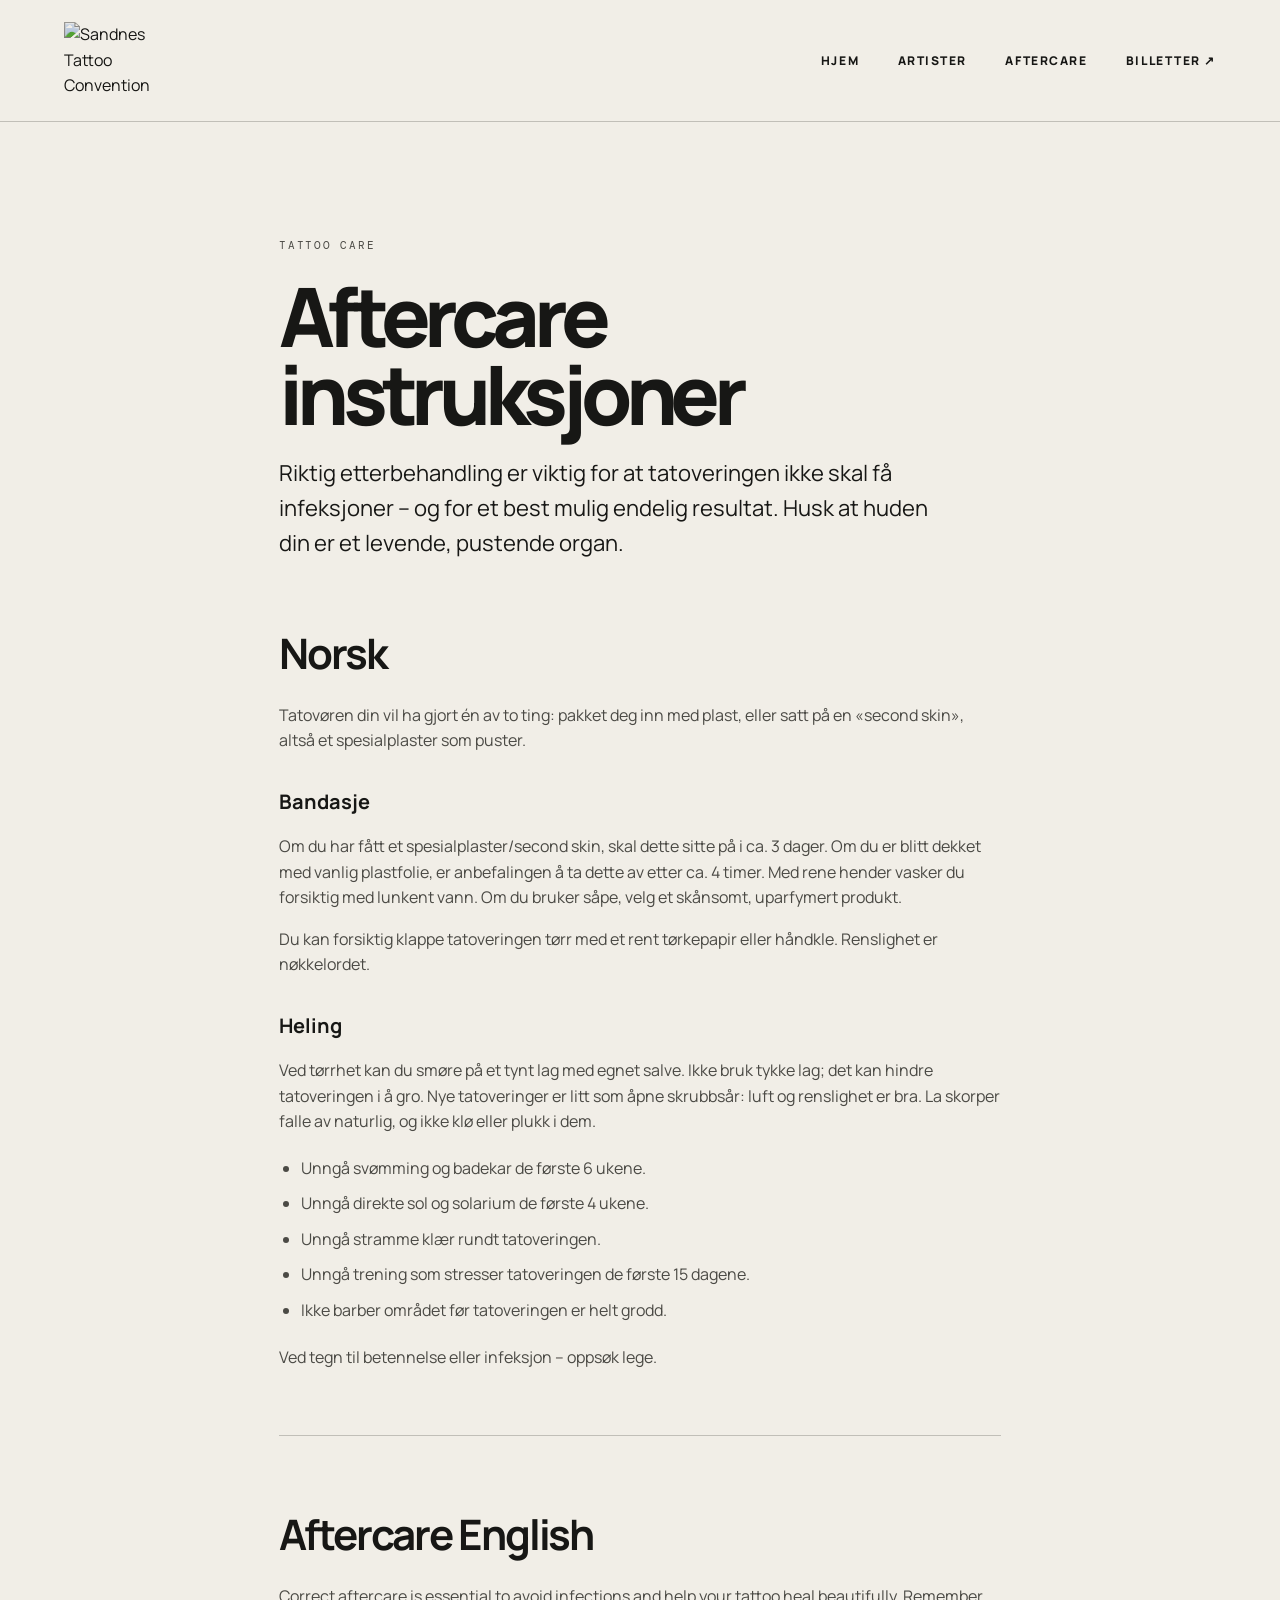
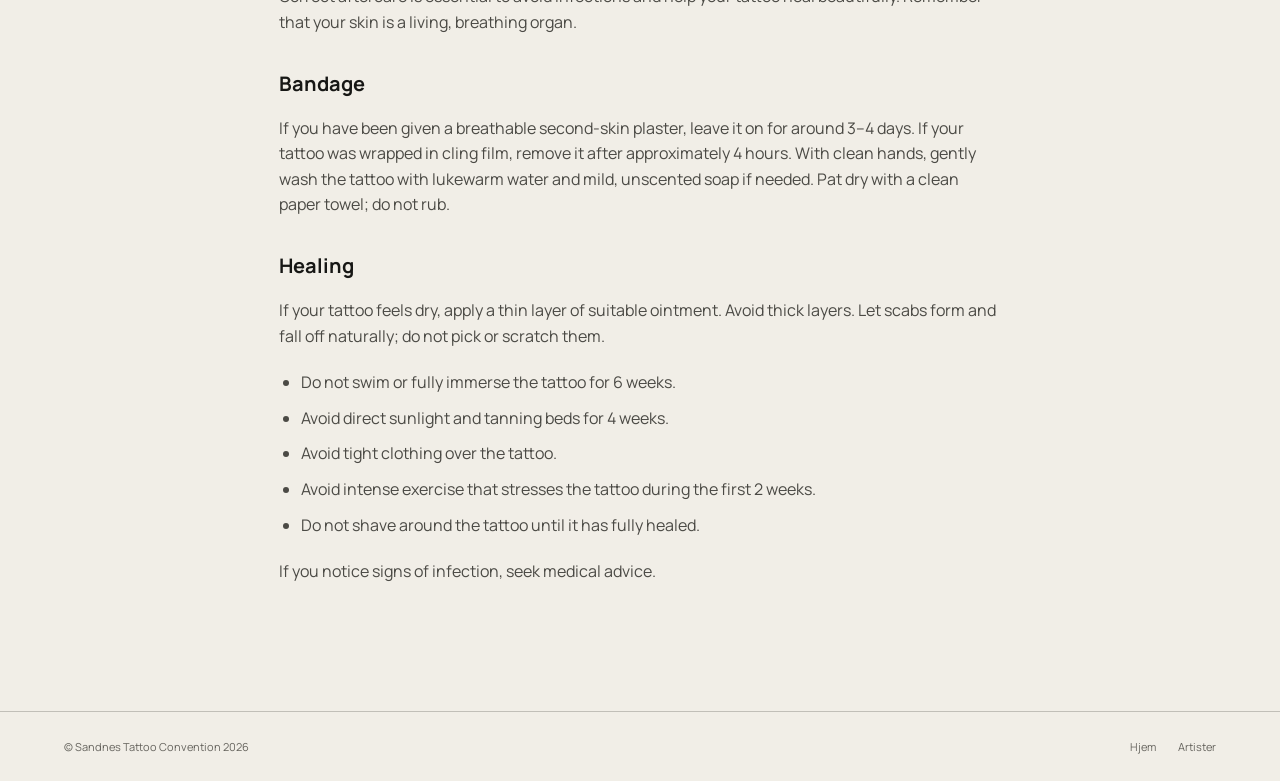
==== aftercare.html @ 53c481ef "Add files via upload" ====
<!doctype html><html lang="no"><head><meta charset="utf-8"><meta name="viewport" content="width=device-width,initial-scale=1"><title>Aftercare – Sandnes Tattoo Convention</title><link rel="stylesheet" href="styles.css"></head><body>
<header class="site-header"><a class="brand" href="index.html"><img src="https://images.squarespace-cdn.com/content/v1/65fae7667be36723a707e2a6/1be97c33-63d8-4299-be17-b055fa96f4dd/STC_26_logo.png" alt="Sandnes Tattoo Convention"></a><button class="menu-toggle" aria-expanded="false" aria-controls="main-nav">☰ <span>Meny</span></button><nav id="main-nav"><a href="index.html">Hjem</a><a href="artister.html">Artister</a><a href="aftercare.html" aria-current="page">Aftercare</a><a href="https://sandnes-tattoo-convention.hoopla.no/" target="_blank" rel="noopener">Billetter ↗</a></nav></header>
<main class="subpage aftercare"><p class="eyebrow">TATTOO CARE</p><h1>Aftercare instruksjoner</h1><p class="lead">Riktig etterbehandling er viktig for at tatoveringen ikke skal få infeksjoner – og for et best mulig endelig resultat. Husk at huden din er et levende, pustende organ.</p>
<h2>Norsk</h2><p>Tatovøren din vil ha gjort én av to ting: pakket deg inn med plast, eller satt på en «second skin», altså et spesialplaster som puster.</p><h3>Bandasje</h3><p>Om du har fått et spesialplaster/second skin, skal dette sitte på i ca. 3 dager. Om du er blitt dekket med vanlig plastfolie, er anbefalingen å ta dette av etter ca. 4 timer. Med rene hender vasker du forsiktig med lunkent vann. Om du bruker såpe, velg et skånsomt, uparfymert produkt.</p><p>Du kan forsiktig klappe tatoveringen tørr med et rent tørkepapir eller håndkle. Renslighet er nøkkelordet.</p><h3>Heling</h3><p>Ved tørrhet kan du smøre på et tynt lag med egnet salve. Ikke bruk tykke lag; det kan hindre tatoveringen i å gro. Nye tatoveringer er litt som åpne skrubbsår: luft og renslighet er bra. La skorper falle av naturlig, og ikke klø eller plukk i dem.</p><ul><li>Unngå svømming og badekar de første 6 ukene.</li><li>Unngå direkte sol og solarium de første 4 ukene.</li><li>Unngå stramme klær rundt tatoveringen.</li><li>Unngå trening som stresser tatoveringen de første 15 dagene.</li><li>Ikke barber området før tatoveringen er helt grodd.</li></ul><p>Ved tegn til betennelse eller infeksjon – oppsøk lege.</p>
<hr><h2>Aftercare English</h2><p>Correct aftercare is essential to avoid infections and help your tattoo heal beautifully. Remember that your skin is a living, breathing organ.</p><h3>Bandage</h3><p>If you have been given a breathable second-skin plaster, leave it on for around 3–4 days. If your tattoo was wrapped in cling film, remove it after approximately 4 hours. With clean hands, gently wash the tattoo with lukewarm water and mild, unscented soap if needed. Pat dry with a clean paper towel; do not rub.</p><h3>Healing</h3><p>If your tattoo feels dry, apply a thin layer of suitable ointment. Avoid thick layers. Let scabs form and fall off naturally; do not pick or scratch them.</p><ul><li>Do not swim or fully immerse the tattoo for 6 weeks.</li><li>Avoid direct sunlight and tanning beds for 4 weeks.</li><li>Avoid tight clothing over the tattoo.</li><li>Avoid intense exercise that stresses the tattoo during the first 2 weeks.</li><li>Do not shave around the tattoo until it has fully healed.</li></ul><p>If you notice signs of infection, seek medical advice.</p></main>
<footer><span>© Sandnes Tattoo Convention 2026</span><div><a href="index.html">Hjem</a><a href="artister.html">Artister</a></div></footer><script src="script.js"></script></body></html>
---- styles.css ----
@import url('https://fonts.googleapis.com/css2?family=DM+Mono:wght@400;500&family=Manrope:wght@400;500;600;700;800&display=swap');
:root{--bg:#f1eee7;--ink:#171715;--muted:#66645e;--line:rgba(23,23,21,.22);--accent:#e74c2e;--max:1440px}
*{box-sizing:border-box}html{scroll-behavior:smooth}body{margin:0;background:var(--bg);color:var(--ink);font-family:Manrope,Arial,sans-serif;font-size:16px;line-height:1.6}a{color:inherit;text-decoration:none}img{display:block;max-width:100%}.site-header{width:100%;max-width:var(--max);margin:auto;padding:22px 5vw;display:flex;align-items:center;justify-content:space-between;border-bottom:1px solid var(--line);gap:24px}.brand{display:block;width:130px;flex-shrink:0}.brand img{width:100%;height:auto;mix-blend-mode:multiply}.site-header nav{display:flex;align-items:center;gap:clamp(16px,3vw,42px)}.site-header nav a{font-size:12px;letter-spacing:.13em;text-transform:uppercase;font-weight:800}.site-header nav a:hover,.text-link:hover{color:var(--accent)}.menu-toggle{display:none;border:1px solid var(--line);background:transparent;padding:10px 12px;font:inherit}.hero{max-width:var(--max);margin:auto;padding:clamp(36px,7vw,100px) 5vw 90px;display:grid;grid-template-columns:1fr 1fr;gap:5vw;align-items:center;min-height:650px}.hero-art{order:2}.hero-art img{width:100%;max-height:680px;object-fit:contain}.hero-copy{order:1}.eyebrow{font-family:'DM Mono',monospace;font-size:11px;letter-spacing:.16em;text-transform:uppercase;color:var(--muted);margin:0 0 22px}.hero h1,.subpage h1{font-size:clamp(40px,6.3vw,88px);letter-spacing:-.075em;line-height:.96;margin:0 0 28px;font-weight:800}.hero h1 em{font-style:normal;color:var(--accent)}.hero-copy>p:not(.eyebrow):not(.small-note){max-width:470px;color:#4c4b46;font-size:17px}.button{display:inline-flex;align-items:center;justify-content:space-between;gap:30px;background:var(--ink);color:white;padding:15px 19px;margin-top:18px;font-size:12px;font-weight:800;text-transform:uppercase;letter-spacing:.08em;transition:background .2s}.button:hover{background:var(--accent)}.button-outline{background:transparent;border:1px solid var(--ink);color:var(--ink)}.button-outline:hover{color:white}.small-note{font-size:12px;color:var(--muted);margin-top:12px}.section-grid{max-width:var(--max);margin:auto;padding:90px 5vw;display:grid;grid-template-columns:1fr 1fr;align-items:center;gap:7vw;border-top:1px solid var(--line)}.section-grid img{width:100%;max-height:560px;object-fit:contain}.section-grid h2,.venue h2{font-size:clamp(30px,4vw,54px);letter-spacing:-.06em;line-height:1.05;margin:0 0 25px}.text-link{display:inline-block;border-bottom:1px solid var(--ink);padding:8px 0;font-size:12px;text-transform:uppercase;letter-spacing:.1em;font-weight:800}.vendors{grid-template-columns: .9fr 1.1fr}.venue{background:#1a1a18;color:#f1eee7;padding:clamp(48px,8vw,110px) 10vw;display:grid;grid-template-columns:1fr 1fr;gap:10vw}.venue .eyebrow,.venue .small-note{color:#aaa9a2}.venue-copy>p:not(.eyebrow){max-width:430px;color:#d1d0c9}.venue .text-link{border-color:#f1eee7}.schedule{align-self:center}.day{display:flex;justify-content:space-between;gap:20px;padding:20px 0;border-bottom:1px solid #55544e;font-size:14px}.day:first-of-type{border-top:1px solid #55544e}.day strong{white-space:nowrap}.closing{text-align:center;padding:90px 20px}.closing img{width:110px;margin:0 auto 25px;mix-blend-mode:multiply}.closing h2{font-size:clamp(24px,4vw,46px);letter-spacing:-.05em}footer{max-width:var(--max);margin:auto;padding:26px 5vw;display:flex;justify-content:space-between;gap:20px;border-top:1px solid var(--line);font-size:11px;color:var(--muted)}footer div{display:flex;gap:22px}footer a:hover{color:var(--accent)}.subpage{max-width:900px;margin:0 auto;padding:clamp(55px,9vw,120px) 5vw 110px}.subpage h1{font-size:clamp(42px,7vw,82px);margin-bottom:22px}.subpage h2{font-size:clamp(28px,4vw,42px);letter-spacing:-.05em;margin-top:58px;margin-bottom:15px}.subpage h3{font-size:20px;margin:32px 0 8px}.subpage p,.subpage li{color:#4b4a45}.subpage .lead{font-size:22px;color:var(--ink);max-width:680px}.artist-note{margin-top:36px;display:grid;grid-template-columns:1fr 1fr;gap:35px;align-items:center}.artist-note img{width:100%;max-height:390px;object-fit:contain}.aftercare{max-width:850px}.aftercare ul{padding-left:22px}.aftercare li{padding:5px 0}.aftercare hr{border:0;border-top:1px solid var(--line);margin:65px 0}
@media(max-width:760px){.site-header{padding:16px 6vw;flex-wrap:wrap}.brand{width:100px}.menu-toggle{display:block}.site-header nav{display:none;order:3;width:100%;flex-direction:column;align-items:flex-start;padding:15px 0 5px;gap:17px}.site-header nav.open{display:flex}.hero{padding:50px 6vw 65px;grid-template-columns:1fr;gap:25px;min-height:0}.hero-art{order:1}.hero-copy{order:2}.hero-art img{max-height:370px}.hero h1{font-size:clamp(42px,12vw,66px)}.section-grid,.vendors,.venue{grid-template-columns:1fr;padding:60px 6vw;gap:35px}.vendors img{order:2}.venue{padding:65px 7vw;gap:50px}.day{font-size:12px}.closing{padding:65px 6vw}footer{padding:22px 6vw;flex-direction:column}footer div{flex-wrap:wrap;gap:15px}.subpage{padding:60px 6vw 75px}.artist-note{grid-template-columns:1fr}.artist-note img{max-height:300px}}
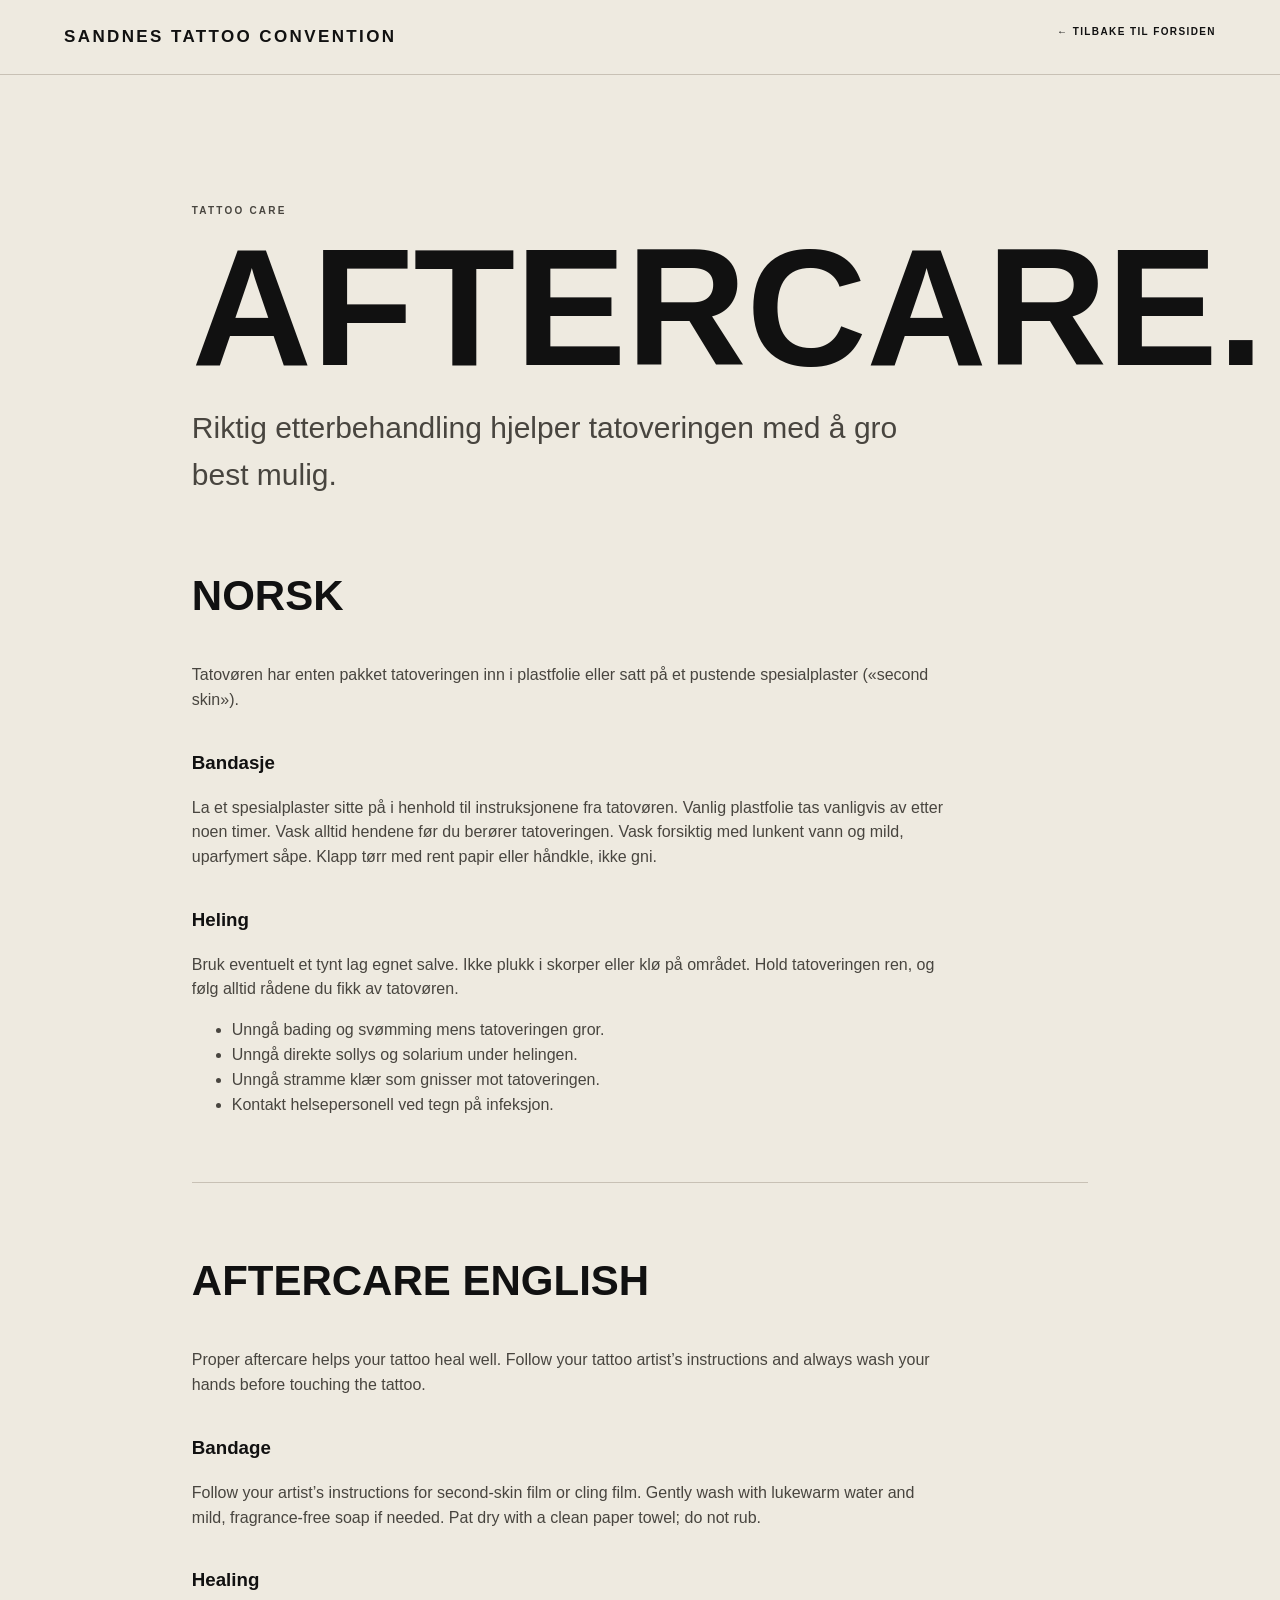
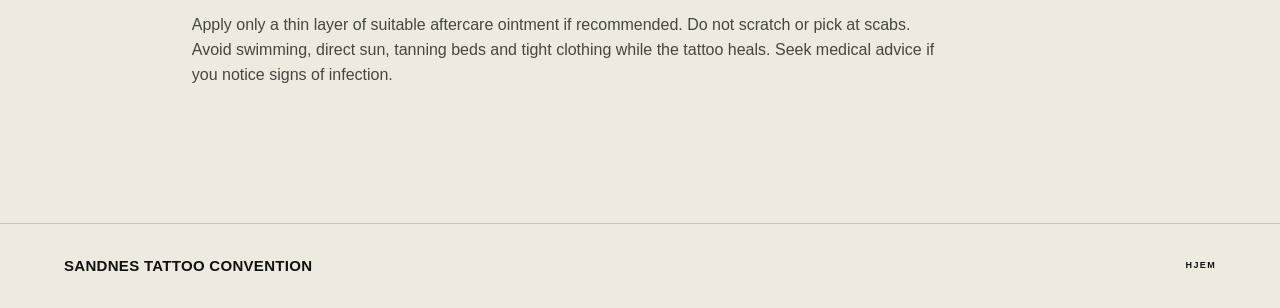
==== commit 331f3b65: "Add files via upload" ====
--- a/aftercare.html
+++ b/aftercare.html
@@ -1,6 +1 @@
-<!doctype html><html lang="no"><head><meta charset="utf-8"><meta name="viewport" content="width=device-width,initial-scale=1"><title>Aftercare – Sandnes Tattoo Convention</title><link rel="stylesheet" href="styles.css"></head><body>
-<header class="site-header"><a class="brand" href="index.html"><img src="https://images.squarespace-cdn.com/content/v1/65fae7667be36723a707e2a6/1be97c33-63d8-4299-be17-b055fa96f4dd/STC_26_logo.png" alt="Sandnes Tattoo Convention"></a><button class="menu-toggle" aria-expanded="false" aria-controls="main-nav">☰ <span>Meny</span></button><nav id="main-nav"><a href="index.html">Hjem</a><a href="artister.html">Artister</a><a href="aftercare.html" aria-current="page">Aftercare</a><a href="https://sandnes-tattoo-convention.hoopla.no/" target="_blank" rel="noopener">Billetter ↗</a></nav></header>
-<main class="subpage aftercare"><p class="eyebrow">TATTOO CARE</p><h1>Aftercare instruksjoner</h1><p class="lead">Riktig etterbehandling er viktig for at tatoveringen ikke skal få infeksjoner – og for et best mulig endelig resultat. Husk at huden din er et levende, pustende organ.</p>
-<h2>Norsk</h2><p>Tatovøren din vil ha gjort én av to ting: pakket deg inn med plast, eller satt på en «second skin», altså et spesialplaster som puster.</p><h3>Bandasje</h3><p>Om du har fått et spesialplaster/second skin, skal dette sitte på i ca. 3 dager. Om du er blitt dekket med vanlig plastfolie, er anbefalingen å ta dette av etter ca. 4 timer. Med rene hender vasker du forsiktig med lunkent vann. Om du bruker såpe, velg et skånsomt, uparfymert produkt.</p><p>Du kan forsiktig klappe tatoveringen tørr med et rent tørkepapir eller håndkle. Renslighet er nøkkelordet.</p><h3>Heling</h3><p>Ved tørrhet kan du smøre på et tynt lag med egnet salve. Ikke bruk tykke lag; det kan hindre tatoveringen i å gro. Nye tatoveringer er litt som åpne skrubbsår: luft og renslighet er bra. La skorper falle av naturlig, og ikke klø eller plukk i dem.</p><ul><li>Unngå svømming og badekar de første 6 ukene.</li><li>Unngå direkte sol og solarium de første 4 ukene.</li><li>Unngå stramme klær rundt tatoveringen.</li><li>Unngå trening som stresser tatoveringen de første 15 dagene.</li><li>Ikke barber området før tatoveringen er helt grodd.</li></ul><p>Ved tegn til betennelse eller infeksjon – oppsøk lege.</p>
-<hr><h2>Aftercare English</h2><p>Correct aftercare is essential to avoid infections and help your tattoo heal beautifully. Remember that your skin is a living, breathing organ.</p><h3>Bandage</h3><p>If you have been given a breathable second-skin plaster, leave it on for around 3–4 days. If your tattoo was wrapped in cling film, remove it after approximately 4 hours. With clean hands, gently wash the tattoo with lukewarm water and mild, unscented soap if needed. Pat dry with a clean paper towel; do not rub.</p><h3>Healing</h3><p>If your tattoo feels dry, apply a thin layer of suitable ointment. Avoid thick layers. Let scabs form and fall off naturally; do not pick or scratch them.</p><ul><li>Do not swim or fully immerse the tattoo for 6 weeks.</li><li>Avoid direct sunlight and tanning beds for 4 weeks.</li><li>Avoid tight clothing over the tattoo.</li><li>Avoid intense exercise that stresses the tattoo during the first 2 weeks.</li><li>Do not shave around the tattoo until it has fully healed.</li></ul><p>If you notice signs of infection, seek medical advice.</p></main>
-<footer><span>© Sandnes Tattoo Convention 2026</span><div><a href="index.html">Hjem</a><a href="artister.html">Artister</a></div></footer><script src="script.js"></script></body></html>+<!doctype html><html lang="no"><head><meta charset="utf-8"><meta name="viewport" content="width=device-width,initial-scale=1"><title>Aftercare – Sandnes Tattoo Convention</title><link rel="stylesheet" href="styles.css"></head><body class="inner-page"><header class="inner-header"><a href="index.html" class="wordmark">SANDNES TATTOO CONVENTION</a><a href="index.html">← TILBAKE TIL FORSIDEN</a></header><main class="inner-main aftercare"><p class="eyebrow">TATTOO CARE</p><h1>AFTERCARE.</h1><p class="inner-lead">Riktig etterbehandling hjelper tatoveringen med å gro best mulig.</p><h2>NORSK</h2><p>Tatovøren har enten pakket tatoveringen inn i plastfolie eller satt på et pustende spesialplaster («second skin»).</p><h3>Bandasje</h3><p>La et spesialplaster sitte på i henhold til instruksjonene fra tatovøren. Vanlig plastfolie tas vanligvis av etter noen timer. Vask alltid hendene før du berører tatoveringen. Vask forsiktig med lunkent vann og mild, uparfymert såpe. Klapp tørr med rent papir eller håndkle, ikke gni.</p><h3>Heling</h3><p>Bruk eventuelt et tynt lag egnet salve. Ikke plukk i skorper eller klø på området. Hold tatoveringen ren, og følg alltid rådene du fikk av tatovøren.</p><ul><li>Unngå bading og svømming mens tatoveringen gror.</li><li>Unngå direkte sollys og solarium under helingen.</li><li>Unngå stramme klær som gnisser mot tatoveringen.</li><li>Kontakt helsepersonell ved tegn på infeksjon.</li></ul><hr><h2>AFTERCARE ENGLISH</h2><p>Proper aftercare helps your tattoo heal well. Follow your tattoo artist’s instructions and always wash your hands before touching the tattoo.</p><h3>Bandage</h3><p>Follow your artist’s instructions for second-skin film or cling film. Gently wash with lukewarm water and mild, fragrance-free soap if needed. Pat dry with a clean paper towel; do not rub.</p><h3>Healing</h3><p>Apply only a thin layer of suitable aftercare ointment if recommended. Do not scratch or pick at scabs. Avoid swimming, direct sun, tanning beds and tight clothing while the tattoo heals. Seek medical advice if you notice signs of infection.</p></main><footer><a class="footer-brand" href="index.html">SANDNES TATTOO CONVENTION</a><a href="index.html">HJEM</a></footer></body></html>
--- a/styles.css
+++ b/styles.css
@@ -1,4 +1,7 @@
-@import url('https://fonts.googleapis.com/css2?family=DM+Mono:wght@400;500&family=Manrope:wght@400;500;600;700;800&display=swap');
-:root{--bg:#f1eee7;--ink:#171715;--muted:#66645e;--line:rgba(23,23,21,.22);--accent:#e74c2e;--max:1440px}
-*{box-sizing:border-box}html{scroll-behavior:smooth}body{margin:0;background:var(--bg);color:var(--ink);font-family:Manrope,Arial,sans-serif;font-size:16px;line-height:1.6}a{color:inherit;text-decoration:none}img{display:block;max-width:100%}.site-header{width:100%;max-width:var(--max);margin:auto;padding:22px 5vw;display:flex;align-items:center;justify-content:space-between;border-bottom:1px solid var(--line);gap:24px}.brand{display:block;width:130px;flex-shrink:0}.brand img{width:100%;height:auto;mix-blend-mode:multiply}.site-header nav{display:flex;align-items:center;gap:clamp(16px,3vw,42px)}.site-header nav a{font-size:12px;letter-spacing:.13em;text-transform:uppercase;font-weight:800}.site-header nav a:hover,.text-link:hover{color:var(--accent)}.menu-toggle{display:none;border:1px solid var(--line);background:transparent;padding:10px 12px;font:inherit}.hero{max-width:var(--max);margin:auto;padding:clamp(36px,7vw,100px) 5vw 90px;display:grid;grid-template-columns:1fr 1fr;gap:5vw;align-items:center;min-height:650px}.hero-art{order:2}.hero-art img{width:100%;max-height:680px;object-fit:contain}.hero-copy{order:1}.eyebrow{font-family:'DM Mono',monospace;font-size:11px;letter-spacing:.16em;text-transform:uppercase;color:var(--muted);margin:0 0 22px}.hero h1,.subpage h1{font-size:clamp(40px,6.3vw,88px);letter-spacing:-.075em;line-height:.96;margin:0 0 28px;font-weight:800}.hero h1 em{font-style:normal;color:var(--accent)}.hero-copy>p:not(.eyebrow):not(.small-note){max-width:470px;color:#4c4b46;font-size:17px}.button{display:inline-flex;align-items:center;justify-content:space-between;gap:30px;background:var(--ink);color:white;padding:15px 19px;margin-top:18px;font-size:12px;font-weight:800;text-transform:uppercase;letter-spacing:.08em;transition:background .2s}.button:hover{background:var(--accent)}.button-outline{background:transparent;border:1px solid var(--ink);color:var(--ink)}.button-outline:hover{color:white}.small-note{font-size:12px;color:var(--muted);margin-top:12px}.section-grid{max-width:var(--max);margin:auto;padding:90px 5vw;display:grid;grid-template-columns:1fr 1fr;align-items:center;gap:7vw;border-top:1px solid var(--line)}.section-grid img{width:100%;max-height:560px;object-fit:contain}.section-grid h2,.venue h2{font-size:clamp(30px,4vw,54px);letter-spacing:-.06em;line-height:1.05;margin:0 0 25px}.text-link{display:inline-block;border-bottom:1px solid var(--ink);padding:8px 0;font-size:12px;text-transform:uppercase;letter-spacing:.1em;font-weight:800}.vendors{grid-template-columns: .9fr 1.1fr}.venue{background:#1a1a18;color:#f1eee7;padding:clamp(48px,8vw,110px) 10vw;display:grid;grid-template-columns:1fr 1fr;gap:10vw}.venue .eyebrow,.venue .small-note{color:#aaa9a2}.venue-copy>p:not(.eyebrow){max-width:430px;color:#d1d0c9}.venue .text-link{border-color:#f1eee7}.schedule{align-self:center}.day{display:flex;justify-content:space-between;gap:20px;padding:20px 0;border-bottom:1px solid #55544e;font-size:14px}.day:first-of-type{border-top:1px solid #55544e}.day strong{white-space:nowrap}.closing{text-align:center;padding:90px 20px}.closing img{width:110px;margin:0 auto 25px;mix-blend-mode:multiply}.closing h2{font-size:clamp(24px,4vw,46px);letter-spacing:-.05em}footer{max-width:var(--max);margin:auto;padding:26px 5vw;display:flex;justify-content:space-between;gap:20px;border-top:1px solid var(--line);font-size:11px;color:var(--muted)}footer div{display:flex;gap:22px}footer a:hover{color:var(--accent)}.subpage{max-width:900px;margin:0 auto;padding:clamp(55px,9vw,120px) 5vw 110px}.subpage h1{font-size:clamp(42px,7vw,82px);margin-bottom:22px}.subpage h2{font-size:clamp(28px,4vw,42px);letter-spacing:-.05em;margin-top:58px;margin-bottom:15px}.subpage h3{font-size:20px;margin:32px 0 8px}.subpage p,.subpage li{color:#4b4a45}.subpage .lead{font-size:22px;color:var(--ink);max-width:680px}.artist-note{margin-top:36px;display:grid;grid-template-columns:1fr 1fr;gap:35px;align-items:center}.artist-note img{width:100%;max-height:390px;object-fit:contain}.aftercare{max-width:850px}.aftercare ul{padding-left:22px}.aftercare li{padding:5px 0}.aftercare hr{border:0;border-top:1px solid var(--line);margin:65px 0}
-@media(max-width:760px){.site-header{padding:16px 6vw;flex-wrap:wrap}.brand{width:100px}.menu-toggle{display:block}.site-header nav{display:none;order:3;width:100%;flex-direction:column;align-items:flex-start;padding:15px 0 5px;gap:17px}.site-header nav.open{display:flex}.hero{padding:50px 6vw 65px;grid-template-columns:1fr;gap:25px;min-height:0}.hero-art{order:1}.hero-copy{order:2}.hero-art img{max-height:370px}.hero h1{font-size:clamp(42px,12vw,66px)}.section-grid,.vendors,.venue{grid-template-columns:1fr;padding:60px 6vw;gap:35px}.vendors img{order:2}.venue{padding:65px 7vw;gap:50px}.day{font-size:12px}.closing{padding:65px 6vw}footer{padding:22px 6vw;flex-direction:column}footer div{flex-wrap:wrap;gap:15px}.subpage{padding:60px 6vw 75px}.artist-note{grid-template-columns:1fr}.artist-note img{max-height:300px}}
+/* Visual direction: full-bleed cinematic tattoo convention. Place licensed SAN ANDREAS font files in assets/fonts/ to activate the exact display face. */
+@font-face{font-family:"San Andreas";src:url("assets/fonts/SanAndreas.woff2") format("woff2");font-weight:100 900;font-style:normal;font-display:swap}
+:root{--black:#080908;--paper:#eeeae0;--white:#f8f6ef;--red:#e14c2c;--line:rgba(238,234,224,.28);--display:"San Andreas",Impact,"Arial Narrow",sans-serif;--body:Arial,Helvetica,sans-serif}
+*{box-sizing:border-box}html{scroll-behavior:smooth}body{margin:0;background:var(--black);color:var(--paper);font-family:var(--body);line-height:1.55}a{color:inherit;text-decoration:none}img{display:block;max-width:100%}
+.hero{position:relative;min-height:100svh;height:100vh;max-height:1100px;overflow:hidden;background:#050505;display:flex;align-items:flex-end}.hero-gif{position:absolute;inset:0;width:100%;height:100%;object-fit:cover;object-position:center}.hero-shade{position:absolute;inset:0;background:linear-gradient(0deg,rgba(0,0,0,.88) 0%,rgba(0,0,0,.35) 42%,rgba(0,0,0,.12) 100%)}.hero-content{position:relative;z-index:1;width:min(1100px,100%);padding:clamp(30px,7vw,100px);padding-top:100px}.logo{display:block;width:clamp(90px,11vw,155px);margin-bottom:32px}.logo img{width:100%;height:auto}.eyebrow{font-size:10px;letter-spacing:.22em;font-weight:bold;text-transform:uppercase;color:#d2c9b7;margin:0 0 20px}.hero h1{font-family:var(--display);font-size:clamp(48px,9.2vw,142px);font-weight:900;line-height:.82;letter-spacing:-.025em;margin:0 0 28px;text-transform:uppercase;text-shadow:0 3px 28px #000}.hero h1 span{color:var(--red)}.hero-date{font-size:11px;letter-spacing:.15em;font-weight:bold}.button{display:inline-flex;align-items:center;gap:34px;background:var(--red);color:white;padding:16px 21px;margin-top:20px;font-size:11px;letter-spacing:.13em;font-weight:800;text-transform:uppercase;border:1px solid var(--red);transition:background .2s,color .2s}.button:hover{background:transparent;color:white}.scroll-cue{position:absolute;z-index:1;right:4vw;bottom:35px;font-size:9px;letter-spacing:.2em;writing-mode:vertical-rl}.main-nav{display:flex;justify-content:center;flex-wrap:wrap;gap:clamp(18px,3vw,45px);padding:20px 25px;border-bottom:1px solid var(--line);background:#090a09;position:relative;z-index:3}.main-nav a,footer a{font-size:9px;letter-spacing:.15em;font-weight:800}.main-nav a:hover,footer a:hover{color:var(--red)}.section{max-width:1500px;margin:auto;padding:clamp(65px,10vw,150px) 7vw;display:grid;grid-template-columns:1fr 1fr;gap:8vw;align-items:center}.copy h2,.film-message h2{font-family:var(--display);font-size:clamp(38px,5.5vw,78px);line-height:.91;letter-spacing:-.02em;margin:0 0 26px;text-transform:uppercase}.copy h2 em{color:var(--red);font-style:normal}.copy>p:not(.eyebrow){max-width:480px;color:#c3beb3;font-size:15px}.underlink{display:inline-block;margin-top:20px;border-bottom:1px solid var(--red);padding:8px 0;font-size:10px;letter-spacing:.15em;font-weight:bold}.media{overflow:hidden;background:#151512;min-height:300px}.media img{width:100%;height:100%;max-height:700px;object-fit:cover}.full-bleed{height:min(85vh,900px);min-height:400px;position:relative;overflow:hidden;background:#111}.full-bleed>img{width:100%;height:100%;object-fit:cover}.full-bleed:after{content:"";position:absolute;inset:0;background:linear-gradient(0deg,rgba(0,0,0,.58),transparent 45%);pointer-events:none}.full-bleed-caption{position:absolute;bottom:24px;left:5vw;right:5vw;z-index:1;display:flex;justify-content:space-between;font-size:9px;letter-spacing:.18em}.split{grid-template-columns:1fr 1fr}.dark{background:transparent;color:var(--paper)}.dark:hover{background:var(--red);border-color:var(--red)}.fine{font-size:11px!important;color:#8e887c!important}.location{background:#e9e4d9;color:#121210;max-width:none;padding-left:max(7vw,calc((100vw - 1300px)/2));padding-right:max(7vw,calc((100vw - 1300px)/2))}.location .eyebrow{color:#625d53}.location .copy>p:not(.eyebrow){color:#49463f}.location .media{min-height:420px}.hours{margin-top:38px;border-top:1px solid #b6b0a4}.hours>div{display:flex;justify-content:space-between;gap:18px;padding:17px 0;border-bottom:1px solid #b6b0a4;font-size:10px;letter-spacing:.07em}.hours strong{white-space:nowrap}.last-film{height:85vh}.film-message{position:absolute;z-index:1;left:7vw;bottom:8vh}.film-message h2{font-size:clamp(44px,8vw,110px)}footer{padding:30px 5vw;display:flex;justify-content:space-between;align-items:center;gap:22px;border-top:1px solid var(--line);flex-wrap:wrap}footer div{display:flex;gap:24px}footer>span{font-size:9px;color:#8e887c;letter-spacing:.1em}.footer-brand{font-family:var(--display);font-size:15px!important;letter-spacing:.02em}
+.inner-page{background:var(--paper);color:#111}.inner-header{padding:24px 5vw;display:flex;justify-content:space-between;gap:20px;border-bottom:1px solid #c8c1b5}.inner-header a{font-size:10px;letter-spacing:.14em;font-weight:bold}.wordmark{font-family:var(--display);font-size:17px!important}.inner-main{max-width:1050px;margin:auto;padding:clamp(60px,10vw,130px) 6vw 120px}.inner-main h1{font-family:var(--display);font-size:clamp(65px,13vw,170px);line-height:.82;margin:0 0 24px}.inner-lead{font-size:clamp(20px,3vw,30px);max-width:650px}.inner-hero{width:100%;max-height:600px;object-fit:cover;margin:50px 0}.inner-copy{max-width:650px}.inner-main h2{font-family:var(--display);font-size:42px;margin-top:65px}.inner-main h3{margin-top:35px}.inner-main p,.inner-main li{max-width:760px;color:#48453f}.inner-main hr{border:0;border-top:1px solid #c8c1b5;margin:65px 0}.inner-page footer{border-color:#c8c1b5}.inner-page footer>span{color:#666}
+@media(max-width:700px){.hero{height:100svh;min-height:650px}.hero-gif{object-position:center}.hero-content{padding:25px 6vw 75px}.logo{width:95px;margin-bottom:25px}.hero h1{font-size:clamp(48px,12vw,84px)}.hero-date{max-width:250px;line-height:1.8}.scroll-cue{right:15px;bottom:20px}.main-nav{justify-content:flex-start;gap:15px 22px;padding:17px 6vw}.main-nav a{font-size:8px}.section{grid-template-columns:1fr;padding:70px 6vw;gap:35px}.intro .media{order:-1}.media{min-height:240px}.full-bleed{height:65vh;min-height:350px}.full-bleed-caption{font-size:8px;gap:20px}.location{padding:70px 6vw}.location .media{min-height:300px}.hours>div{font-size:9px}.film-message{left:6vw;bottom:7vh}footer{padding:25px 6vw;align-items:flex-start;flex-direction:column}footer div{flex-wrap:wrap}.inner-header{padding:20px 6vw;align-items:flex-start;flex-direction:column}.inner-main{padding:65px 6vw 80px}}
